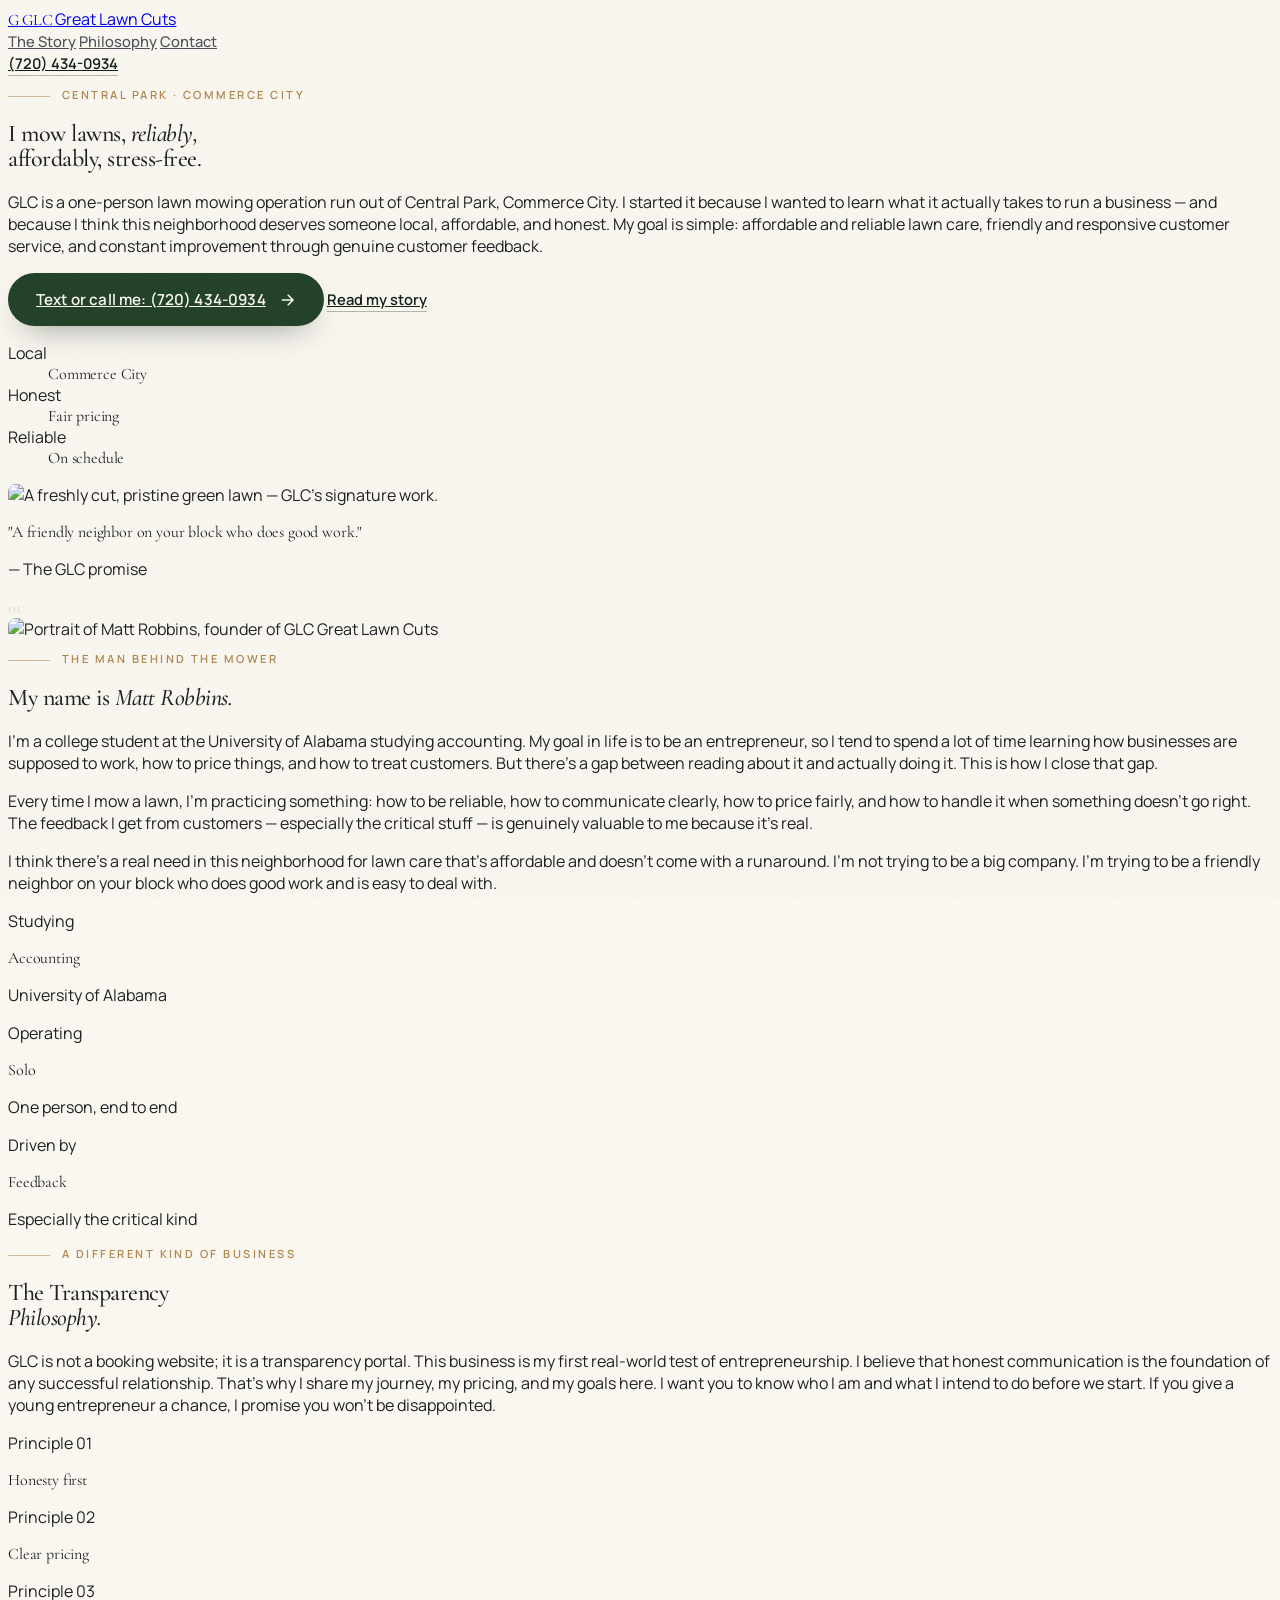
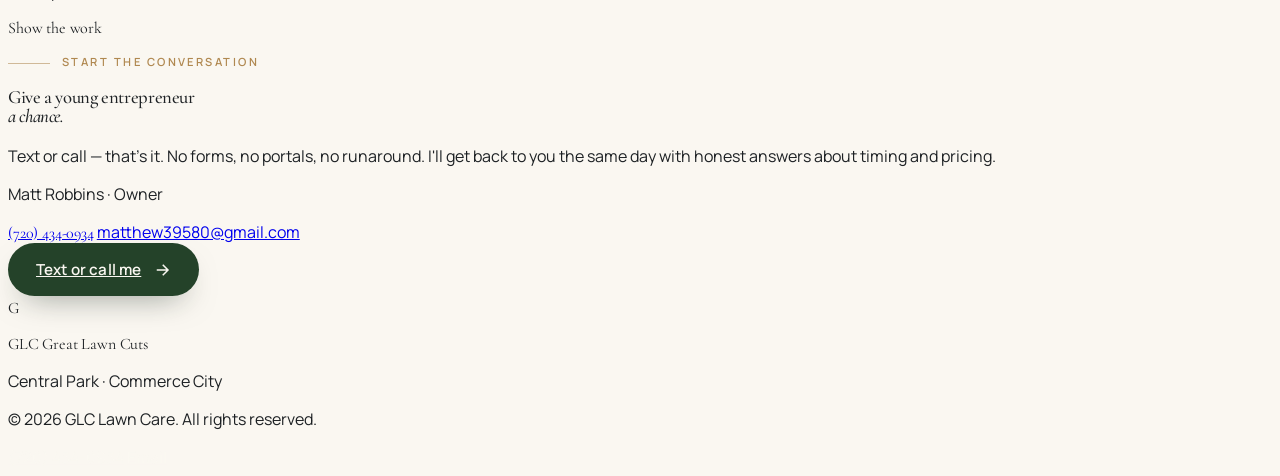
==== frontend/public/glc-redesigned.html @ 07c10041 "auto-commit for 9e67e351-947f-4bdc-b0c9-ea9f209ac72a" ====
<!DOCTYPE html>
<html lang="en">
<head>
<meta charset="UTF-8" />
<meta name="viewport" content="width=device-width, initial-scale=1.0" />
<meta name="description" content="GLC Great Lawn Cuts — Reliable, affordable, stress-free lawn mowing in Central Park, Commerce City. A transparency-first local business by Matt Robbins." />
<title>GLC Great Lawn Cuts — Reliable Lawn Care, Honestly Done</title>

<link rel="preconnect" href="https://fonts.googleapis.com">
<link rel="preconnect" href="https://fonts.gstatic.com" crossorigin>
<link href="https://fonts.googleapis.com/css2?family=Cormorant+Garamond:ital,wght@0,400;0,500;0,600;0,700;1,400;1,500&family=Manrope:wght@300;400;500;600;700&display=swap" rel="stylesheet">

<script src="https://cdn.tailwindcss.com"></script>
<script>
  tailwind.config = {
    theme: {
      extend: {
        fontFamily: {
          serif: ['"Cormorant Garamond"', 'Georgia', 'serif'],
          sans: ['Manrope', 'system-ui', 'sans-serif'],
        },
        colors: {
          forest:  { 50:'#f1f6f1', 100:'#dde8de', 200:'#b9d0bb', 300:'#8eb191', 400:'#5e8c63', 500:'#3f6e45', 600:'#2f5535', 700:'#244229', 800:'#1c3320', 900:'#13231a' },
          sand:    { 50:'#faf7f1', 100:'#f3ecdc', 200:'#e6d8b9', 300:'#d6bf8e', 400:'#c4a26a', 500:'#b08850', 600:'#947044', 700:'#765939', 800:'#5d4730', 900:'#3e2f20' },
          slate2:  { 600:'#3a4044', 700:'#2b3033', 800:'#1d2124', 900:'#121518' },
        },
        boxShadow: {
          soft: '0 10px 40px -12px rgba(20, 35, 25, 0.18)',
          card: '0 24px 60px -28px rgba(20, 35, 25, 0.35)',
        },
      },
    },
  };
</script>

<style>
  :root{
    --bg: #faf7f1;
    --ink: #1d2124;
    --ink-soft: #4a5258;
    --line: rgba(28,51,32,0.10);
    --forest: #244229;
    --forest-deep: #13231a;
    --gold: #b08850;
  }
  html { scroll-behavior: smooth; }
  body {
    font-family: 'Manrope', system-ui, sans-serif;
    color: var(--ink);
    background: var(--bg);
    -webkit-font-smoothing: antialiased;
    text-rendering: optimizeLegibility;
  }
  .serif { font-family: 'Cormorant Garamond', Georgia, serif; letter-spacing: -0.01em; }
  .display { font-family: 'Cormorant Garamond', Georgia, serif; letter-spacing: -0.02em; line-height: 1.02; font-weight: 500; }
  .eyebrow {
    font-family: 'Manrope', sans-serif;
    font-size: 0.7rem;
    font-weight: 600;
    letter-spacing: 0.22em;
    text-transform: uppercase;
    color: var(--gold);
  }
  .rule { display:inline-block; width:42px; height:1px; background: currentColor; vertical-align: middle; margin-right: .75rem; opacity:.55; }

  /* Subtle paper grain for premium feel */
  .grain::before {
    content:""; position:absolute; inset:0; pointer-events:none; opacity:.04; mix-blend-mode:multiply;
    background-image: url("data:image/svg+xml;utf8,<svg xmlns='http://www.w3.org/2000/svg' width='160' height='160'><filter id='n'><feTurbulence type='fractalNoise' baseFrequency='0.9' numOctaves='2' stitchTiles='stitch'/></filter><rect width='100%' height='100%' filter='url(%23n)' opacity='0.6'/></svg>");
  }

  /* Premium button */
  .btn-primary {
    display: inline-flex; align-items: center; gap: .75rem;
    background: var(--forest); color: #faf7f1;
    padding: 1rem 1.75rem; border-radius: 999px;
    font-weight: 600; font-size: 0.95rem; letter-spacing: 0.01em;
    box-shadow: 0 14px 32px -16px rgba(19,35,26,0.55);
    transition: transform .35s cubic-bezier(.2,.8,.2,1), background-color .25s ease, box-shadow .35s ease;
    will-change: transform;
  }
  .btn-primary:hover { background: var(--forest-deep); transform: translateY(-2px); box-shadow: 0 22px 48px -18px rgba(19,35,26,0.6); }
  .btn-primary .arrow { transition: transform .35s cubic-bezier(.2,.8,.2,1); }
  .btn-primary:hover .arrow { transform: translateX(4px); }
  .btn-ghost {
    display:inline-flex; align-items:center; gap:.6rem;
    color: var(--forest-deep); font-weight:600; font-size:.92rem;
    border-bottom: 1px solid rgba(36,66,41,.35);
    padding-bottom: 2px; transition: border-color .25s ease, color .25s ease;
  }
  .btn-ghost:hover { border-color: var(--forest-deep); color: #000; }

  /* Reveal-on-scroll */
  .reveal { opacity: 0; transform: translateY(18px); transition: opacity .9s cubic-bezier(.2,.8,.2,1), transform .9s cubic-bezier(.2,.8,.2,1); }
  .reveal.visible { opacity: 1; transform: none; }

  /* Hero image frame */
  .frame {
    position: relative; border-radius: 8px; overflow: hidden;
    box-shadow: 0 30px 80px -32px rgba(19,35,26,.45), 0 8px 24px -16px rgba(19,35,26,.3);
  }
  .frame img { width:100%; height:100%; object-fit: cover; display:block; transition: transform 1.4s cubic-bezier(.2,.8,.2,1); }
  .frame:hover img { transform: scale(1.03); }

  /* Decorative number */
  .numeral { font-family: 'Cormorant Garamond', serif; color: rgba(36,66,41,.14); font-weight: 500; line-height: 1; }

  /* Header */
  .nav-link { color: var(--ink-soft); font-weight: 500; font-size: .92rem; transition: color .2s ease; }
  .nav-link:hover { color: var(--forest-deep); }

  /* Footer */
  .footer-link { color: rgba(250,247,241,.78); transition: color .2s ease; }
  .footer-link:hover { color: #fff; }

  /* Accessibility — focus rings */
  a:focus-visible, button:focus-visible {
    outline: 2px solid var(--gold);
    outline-offset: 3px;
    border-radius: 4px;
  }

  /* Hero decorative leaf */
  .leaf {
    position:absolute; pointer-events:none; opacity:.08; color: var(--forest-deep);
  }
</style>
</head>
<body class="antialiased">

<!-- ============ NAV ============ -->
<header class="absolute top-0 left-0 right-0 z-40">
  <div class="max-w-7xl mx-auto px-6 md:px-10 lg:px-14 py-7 flex items-center justify-between">
    <a href="#top" class="flex items-center gap-3 group" data-testid="nav-logo">
      <span class="inline-flex h-10 w-10 items-center justify-center rounded-full bg-forest-700 text-sand-50 serif text-xl">G</span>
      <span class="flex flex-col leading-tight">
        <span class="serif text-xl text-forest-800">GLC</span>
        <span class="text-[0.65rem] tracking-[0.25em] uppercase text-slate2-600">Great Lawn Cuts</span>
      </span>
    </a>
    <nav class="hidden md:flex items-center gap-10" aria-label="Primary">
      <a href="#story" class="nav-link" data-testid="nav-story">The Story</a>
      <a href="#philosophy" class="nav-link" data-testid="nav-philosophy">Philosophy</a>
      <a href="#contact" class="nav-link" data-testid="nav-contact">Contact</a>
    </nav>
    <a href="tel:720-434-0934" class="hidden md:inline-flex btn-ghost" data-testid="nav-cta">
      (720) 434-0934
    </a>
  </div>
</header>

<!-- ============ HERO ============ -->
<section id="top" class="relative overflow-hidden grain" aria-label="Hero">
  <div class="absolute inset-0 -z-10" aria-hidden="true">
    <div class="absolute inset-0 bg-gradient-to-b from-sand-50 via-sand-50 to-sand-100"></div>
    <div class="absolute -top-32 -right-32 h-[520px] w-[520px] rounded-full bg-forest-100/60 blur-3xl"></div>
    <div class="absolute top-1/3 -left-24 h-[380px] w-[380px] rounded-full bg-sand-200/70 blur-3xl"></div>
  </div>

  <div class="max-w-7xl mx-auto px-6 md:px-10 lg:px-14 pt-40 md:pt-44 pb-24 md:pb-32 grid lg:grid-cols-12 gap-10 lg:gap-16 items-center">
    <div class="lg:col-span-7 reveal">
      <p class="eyebrow mb-6"><span class="rule"></span>Central Park · Commerce City</p>
      <h1 class="display text-[2.6rem] sm:text-[3.4rem] md:text-[4.2rem] lg:text-[5rem] text-forest-900">
        I mow lawns, <em class="italic font-normal text-forest-700">reliably,</em><br/>
        affordably, stress-free.
      </h1>
      <p class="mt-8 max-w-xl text-[1.05rem] md:text-[1.12rem] leading-[1.75] text-slate2-700">
        GLC is a one-person lawn mowing operation run out of Central Park, Commerce City. I started it because I wanted to learn what it actually takes to run a business — and because I think this neighborhood deserves someone local, affordable, and honest. My goal is simple: affordable and reliable lawn care, friendly and responsive customer service, and constant improvement through genuine customer feedback.
      </p>
      <div class="mt-10 flex flex-wrap items-center gap-6">
        <a href="tel:720-434-0934" class="btn-primary" aria-label="Text or call Matt at (720) 434-0934" data-testid="hero-cta-call">
          Text or call me: (720) 434-0934
          <svg class="arrow" width="18" height="18" viewBox="0 0 24 24" fill="none" stroke="currentColor" stroke-width="2" aria-hidden="true"><path d="M5 12h14M13 5l7 7-7 7"/></svg>
        </a>
        <a href="#story" class="btn-ghost" data-testid="hero-cta-story">Read my story</a>
      </div>

      <dl class="mt-14 grid grid-cols-3 gap-6 max-w-lg">
        <div>
          <dt class="text-[0.7rem] tracking-[0.18em] uppercase text-slate2-600">Local</dt>
          <dd class="serif text-2xl md:text-3xl text-forest-800 mt-1">Commerce City</dd>
        </div>
        <div>
          <dt class="text-[0.7rem] tracking-[0.18em] uppercase text-slate2-600">Honest</dt>
          <dd class="serif text-2xl md:text-3xl text-forest-800 mt-1">Fair pricing</dd>
        </div>
        <div>
          <dt class="text-[0.7rem] tracking-[0.18em] uppercase text-slate2-600">Reliable</dt>
          <dd class="serif text-2xl md:text-3xl text-forest-800 mt-1">On schedule</dd>
        </div>
      </dl>
    </div>

    <div class="lg:col-span-5 reveal">
      <div class="relative">
        <div class="frame aspect-[4/5]">
          <img src="https://static.wixstatic.com/media/1ff751_2602975707fe48abb5a928f8e964628e~mv2.jpeg/v1/fill/w_1100,h_1400,al_c,q_85,enc_auto/1ff751_2602975707fe48abb5a928f8e964628e~mv2.jpeg"
               alt="A freshly cut, pristine green lawn — GLC's signature work." loading="eager" />
        </div>
        <div class="hidden md:block absolute -bottom-8 -left-8 bg-sand-50 border border-forest-100 shadow-card rounded-md px-6 py-5 max-w-[260px]">
          <p class="serif italic text-forest-800 text-lg leading-snug">"A friendly neighbor on your block who does good work."</p>
          <p class="mt-2 text-xs tracking-[0.18em] uppercase text-slate2-600">— The GLC promise</p>
        </div>
      </div>
    </div>
  </div>
</section>

<!-- ============ THE MAN BEHIND THE MOWER ============ -->
<section id="story" class="relative bg-sand-50 py-28 md:py-36" aria-label="The man behind the mower">
  <div class="max-w-7xl mx-auto px-6 md:px-10 lg:px-14">

    <div class="grid lg:grid-cols-12 gap-12 lg:gap-20 items-start">

      <div class="lg:col-span-5 reveal">
        <div class="relative">
          <span class="numeral absolute -top-14 -left-4 text-[10rem] md:text-[13rem] select-none" aria-hidden="true">01</span>
          <div class="frame aspect-[4/5] relative z-10">
            <img src="https://static.wixstatic.com/media/1ff751_a665874d5f694927a6cc5c0a15f62598~mv2.jpeg/v1/fill/w_1100,h_1380,al_c,q_85,enc_auto/1ff751_a665874d5f694927a6cc5c0a15f62598~mv2.jpeg"
                 alt="Portrait of Matt Robbins, founder of GLC Great Lawn Cuts" loading="lazy" />
          </div>
        </div>
      </div>

      <div class="lg:col-span-7 reveal">
        <p class="eyebrow mb-5"><span class="rule"></span>The man behind the mower</p>
        <h2 class="display text-[2.4rem] sm:text-[3rem] md:text-[3.6rem] text-forest-900">
          My name is <em class="italic font-normal text-forest-700">Matt Robbins.</em>
        </h2>

        <div class="mt-8 space-y-6 text-[1.02rem] md:text-[1.08rem] leading-[1.8] text-slate2-700 max-w-2xl">
          <p>
            I'm a college student at the University of Alabama studying accounting. My goal in life is to be an entrepreneur, so I tend to spend a lot of time learning how businesses are supposed to work, how to price things, and how to treat customers. But there's a gap between reading about it and actually doing it. This is how I close that gap.
          </p>
          <p>
            Every time I mow a lawn, I'm practicing something: how to be reliable, how to communicate clearly, how to price fairly, and how to handle it when something doesn't go right. The feedback I get from customers — especially the critical stuff — is genuinely valuable to me because it's real.
          </p>
          <p>
            I think there's a real need in this neighborhood for lawn care that's affordable and doesn't come with a runaround. I'm not trying to be a big company. I'm trying to be a friendly neighbor on your block who does good work and is easy to deal with.
          </p>
        </div>

        <div class="mt-12 grid sm:grid-cols-3 gap-6">
          <div class="rounded-md border border-forest-100 bg-white/70 backdrop-blur px-5 py-5 shadow-soft">
            <p class="text-[0.68rem] tracking-[0.2em] uppercase text-forest-700">Studying</p>
            <p class="serif text-xl text-forest-900 mt-1.5">Accounting</p>
            <p class="text-sm text-slate2-600 mt-1">University of Alabama</p>
          </div>
          <div class="rounded-md border border-forest-100 bg-white/70 backdrop-blur px-5 py-5 shadow-soft">
            <p class="text-[0.68rem] tracking-[0.2em] uppercase text-forest-700">Operating</p>
            <p class="serif text-xl text-forest-900 mt-1.5">Solo</p>
            <p class="text-sm text-slate2-600 mt-1">One person, end to end</p>
          </div>
          <div class="rounded-md border border-forest-100 bg-white/70 backdrop-blur px-5 py-5 shadow-soft">
            <p class="text-[0.68rem] tracking-[0.2em] uppercase text-forest-700">Driven by</p>
            <p class="serif text-xl text-forest-900 mt-1.5">Feedback</p>
            <p class="text-sm text-slate2-600 mt-1">Especially the critical kind</p>
          </div>
        </div>
      </div>

    </div>
  </div>
</section>

<!-- ============ TRANSPARENCY PHILOSOPHY ============ -->
<section id="philosophy" class="relative bg-forest-800 text-sand-50 py-28 md:py-36 overflow-hidden" aria-label="The transparency philosophy">
  <div class="absolute inset-0 grain pointer-events-none" aria-hidden="true"></div>
  <div class="absolute -top-40 -right-40 h-[600px] w-[600px] rounded-full bg-forest-700/60 blur-3xl" aria-hidden="true"></div>

  <div class="relative max-w-5xl mx-auto px-6 md:px-10 lg:px-14 text-center">
    <p class="eyebrow mb-6 text-sand-300"><span class="rule"></span>A different kind of business</p>
    <h2 class="display text-[2.4rem] sm:text-[3.2rem] md:text-[4rem] text-sand-50">
      The Transparency<br/><em class="italic font-normal text-sand-200">Philosophy.</em>
    </h2>

    <p class="mt-10 mx-auto max-w-3xl text-[1.05rem] md:text-[1.15rem] leading-[1.85] text-sand-100/90">
      GLC is not a booking website; it is a transparency portal. This business is my first real-world test of entrepreneurship. I believe that honest communication is the foundation of any successful relationship. That's why I share my journey, my pricing, and my goals here. I want you to know who I am and what I intend to do before we start. If you give a young entrepreneur a chance, I promise you won't be disappointed.
    </p>

    <div class="mt-14 grid sm:grid-cols-3 gap-6 max-w-3xl mx-auto">
      <div class="text-left border-t border-sand-50/15 pt-5">
        <p class="text-[0.68rem] tracking-[0.22em] uppercase text-sand-300">Principle 01</p>
        <p class="serif text-2xl mt-2">Honesty first</p>
      </div>
      <div class="text-left border-t border-sand-50/15 pt-5">
        <p class="text-[0.68rem] tracking-[0.22em] uppercase text-sand-300">Principle 02</p>
        <p class="serif text-2xl mt-2">Clear pricing</p>
      </div>
      <div class="text-left border-t border-sand-50/15 pt-5">
        <p class="text-[0.68rem] tracking-[0.22em] uppercase text-sand-300">Principle 03</p>
        <p class="serif text-2xl mt-2">Show the work</p>
      </div>
    </div>
  </div>
</section>

<!-- ============ CONTACT / FOOTER ============ -->
<section id="contact" class="relative bg-sand-50 py-24 md:py-32" aria-label="Get in touch">
  <div class="max-w-6xl mx-auto px-6 md:px-10 lg:px-14">
    <div class="grid lg:grid-cols-12 gap-10 items-center">
      <div class="lg:col-span-7">
        <p class="eyebrow mb-5"><span class="rule"></span>Start the conversation</p>
        <h3 class="display text-[2.2rem] sm:text-[2.8rem] md:text-[3.4rem] text-forest-900">
          Give a young entrepreneur<br/><em class="italic font-normal text-forest-700">a chance.</em>
        </h3>
        <p class="mt-6 text-slate2-700 leading-[1.8] max-w-xl">
          Text or call — that's it. No forms, no portals, no runaround. I'll get back to you the same day with honest answers about timing and pricing.
        </p>
      </div>
      <div class="lg:col-span-5">
        <div class="rounded-md bg-white border border-forest-100 shadow-card p-8 md:p-9">
          <p class="text-[0.7rem] tracking-[0.22em] uppercase text-forest-700">Matt Robbins · Owner</p>
          <a href="tel:720-434-0934" class="serif block text-3xl md:text-4xl text-forest-900 mt-3 hover:text-forest-700 transition-colors" data-testid="contact-phone">(720) 434-0934</a>
          <a href="mailto:matthew39580@gmail.com" class="block mt-3 text-slate2-700 hover:text-forest-800 transition-colors" data-testid="contact-email">matthew39580@gmail.com</a>
          <div class="mt-7 pt-6 border-t border-forest-100">
            <a href="tel:720-434-0934" class="btn-primary w-full justify-center" data-testid="contact-cta">
              Text or call me
              <svg class="arrow" width="18" height="18" viewBox="0 0 24 24" fill="none" stroke="currentColor" stroke-width="2" aria-hidden="true"><path d="M5 12h14M13 5l7 7-7 7"/></svg>
            </a>
          </div>
        </div>
      </div>
    </div>
  </div>
</section>

<footer class="bg-forest-900 text-sand-100/85 py-12">
  <div class="max-w-7xl mx-auto px-6 md:px-10 lg:px-14 flex flex-col md:flex-row items-center justify-between gap-6">
    <div class="flex items-center gap-3">
      <span class="inline-flex h-9 w-9 items-center justify-center rounded-full bg-sand-50/10 serif text-lg text-sand-50">G</span>
      <div class="leading-tight">
        <p class="serif text-lg text-sand-50">GLC Great Lawn Cuts</p>
        <p class="text-xs tracking-[0.22em] uppercase text-sand-100/60">Central Park · Commerce City</p>
      </div>
    </div>
    <p class="text-sm text-sand-100/70">© 2026 GLC Lawn Care. All rights reserved.</p>
    <div class="flex items-center gap-6">
      <a href="tel:720-434-0934" class="footer-link text-sm" data-testid="footer-phone">(720) 434-0934</a>
      <a href="mailto:matthew39580@gmail.com" class="footer-link text-sm" data-testid="footer-email">Email</a>
    </div>
  </div>
</footer>

<script>
  // Reveal on scroll
  const io = new IntersectionObserver((entries) => {
    entries.forEach((e) => { if (e.isIntersecting) { e.target.classList.add('visible'); io.unobserve(e.target); } });
  }, { threshold: 0.12 });
  document.querySelectorAll('.reveal').forEach((el) => io.observe(el));
</script>
</body>
</html>
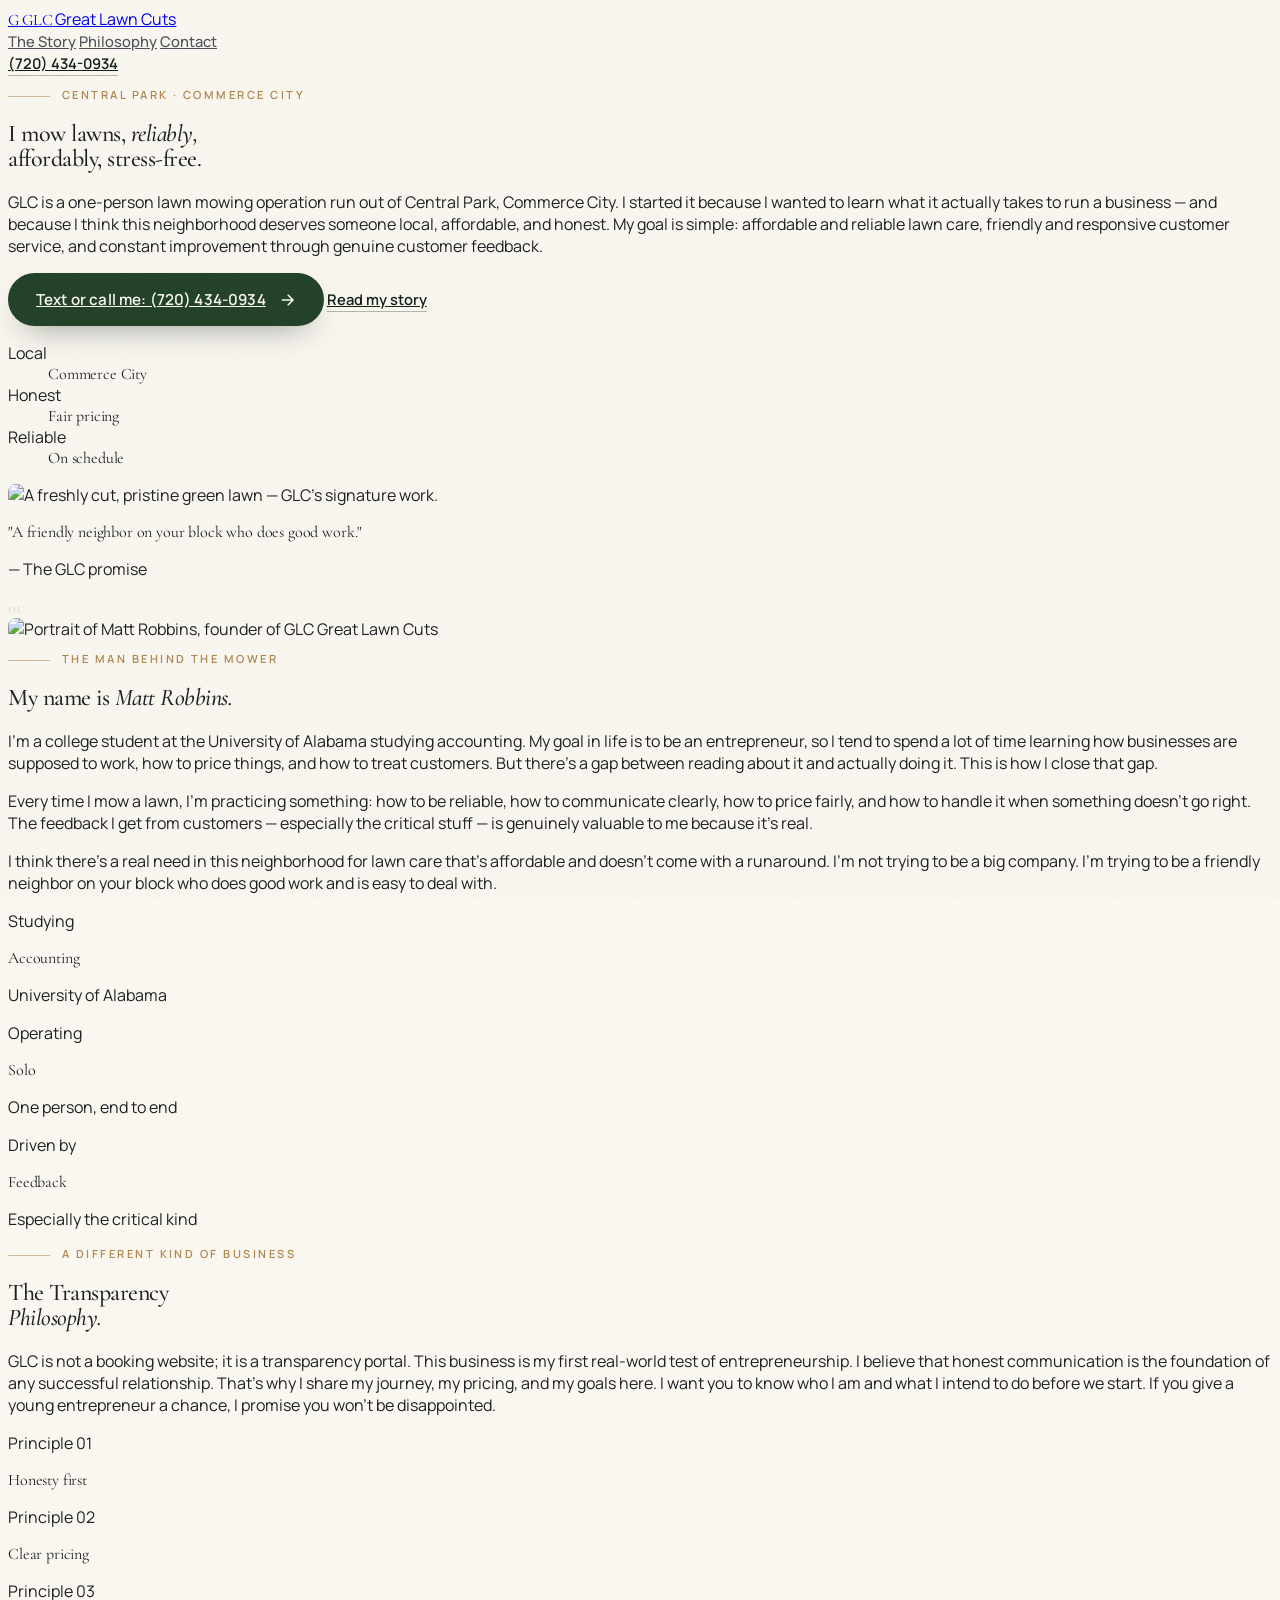
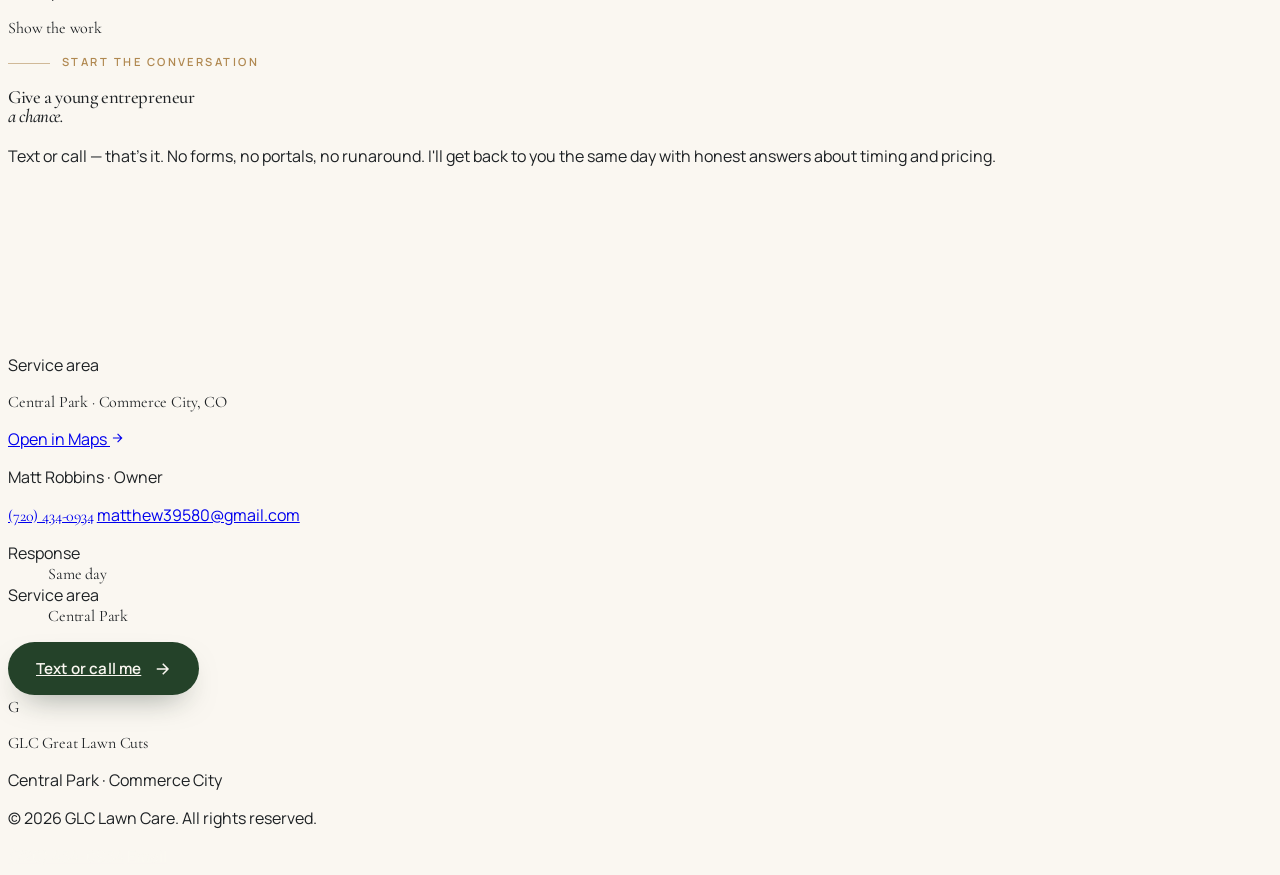
==== commit dc0bc340: "auto-commit for a7092ed8-56a0-447b-8bab-1081c13aaf80" ====
--- a/frontend/public/glc-redesigned.html
+++ b/frontend/public/glc-redesigned.html
@@ -297,23 +297,64 @@
 
 <!-- ============ CONTACT / FOOTER ============ -->
 <section id="contact" class="relative bg-sand-50 py-24 md:py-32" aria-label="Get in touch">
-  <div class="max-w-6xl mx-auto px-6 md:px-10 lg:px-14">
-    <div class="grid lg:grid-cols-12 gap-10 items-center">
-      <div class="lg:col-span-7">
-        <p class="eyebrow mb-5"><span class="rule"></span>Start the conversation</p>
-        <h3 class="display text-[2.2rem] sm:text-[2.8rem] md:text-[3.4rem] text-forest-900">
-          Give a young entrepreneur<br/><em class="italic font-normal text-forest-700">a chance.</em>
-        </h3>
-        <p class="mt-6 text-slate2-700 leading-[1.8] max-w-xl">
-          Text or call — that's it. No forms, no portals, no runaround. I'll get back to you the same day with honest answers about timing and pricing.
-        </p>
-      </div>
-      <div class="lg:col-span-5">
-        <div class="rounded-md bg-white border border-forest-100 shadow-card p-8 md:p-9">
+  <div class="max-w-7xl mx-auto px-6 md:px-10 lg:px-14">
+    <div class="max-w-3xl">
+      <p class="eyebrow mb-5"><span class="rule"></span>Start the conversation</p>
+      <h3 class="display text-[2.2rem] sm:text-[2.8rem] md:text-[3.4rem] text-forest-900">
+        Give a young entrepreneur<br/><em class="italic font-normal text-forest-700">a chance.</em>
+      </h3>
+      <p class="mt-6 text-slate2-700 leading-[1.8] max-w-xl">
+        Text or call — that's it. No forms, no portals, no runaround. I'll get back to you the same day with honest answers about timing and pricing.
+      </p>
+    </div>
+
+    <div class="mt-14 grid lg:grid-cols-12 gap-8 lg:gap-10 items-stretch">
+      <!-- Service-area map -->
+      <div class="lg:col-span-7 reveal">
+        <div class="relative h-full min-h-[360px] md:min-h-[440px] rounded-md overflow-hidden border border-forest-100 shadow-card" data-testid="service-area-map">
+          <iframe
+            title="GLC service area — Central Park, Commerce City, Colorado"
+            src="https://www.google.com/maps?q=Central+Park,+Commerce+City,+CO&t=&z=13&ie=UTF8&iwloc=B&output=embed"
+            loading="lazy"
+            referrerpolicy="no-referrer-when-downgrade"
+            class="absolute inset-0 w-full h-full"
+            style="border:0; filter: saturate(.85) contrast(1.02);"
+            aria-label="Map of GLC service area in Central Park, Commerce City"></iframe>
+          <div class="pointer-events-none absolute bottom-4 left-4 right-4 flex items-end justify-between gap-3">
+            <div class="pointer-events-auto bg-sand-50/95 backdrop-blur border border-forest-100 rounded-md px-4 py-3 shadow-soft">
+              <p class="text-[0.65rem] tracking-[0.22em] uppercase text-forest-700">Service area</p>
+              <p class="serif text-lg text-forest-900 leading-tight mt-0.5">Central Park · Commerce City, CO</p>
+            </div>
+            <a href="https://www.google.com/maps/search/?api=1&query=Central+Park%2C+Commerce+City%2C+CO"
+               target="_blank" rel="noopener noreferrer"
+               class="pointer-events-auto inline-flex items-center gap-2 bg-forest-700 text-sand-50 text-xs font-semibold tracking-wide px-4 py-2.5 rounded-full hover:bg-forest-900 transition-colors"
+               data-testid="map-open-link">
+              Open in Maps
+              <svg width="14" height="14" viewBox="0 0 24 24" fill="none" stroke="currentColor" stroke-width="2" aria-hidden="true"><path d="M5 12h14M13 5l7 7-7 7"/></svg>
+            </a>
+          </div>
+        </div>
+      </div>
+
+      <!-- Contact card -->
+      <div class="lg:col-span-5 reveal">
+        <div class="rounded-md bg-white border border-forest-100 shadow-card p-8 md:p-9 h-full flex flex-col">
           <p class="text-[0.7rem] tracking-[0.22em] uppercase text-forest-700">Matt Robbins · Owner</p>
           <a href="tel:720-434-0934" class="serif block text-3xl md:text-4xl text-forest-900 mt-3 hover:text-forest-700 transition-colors" data-testid="contact-phone">(720) 434-0934</a>
-          <a href="mailto:matthew39580@gmail.com" class="block mt-3 text-slate2-700 hover:text-forest-800 transition-colors" data-testid="contact-email">matthew39580@gmail.com</a>
-          <div class="mt-7 pt-6 border-t border-forest-100">
+          <a href="mailto:matthew39580@gmail.com" class="block mt-3 text-slate2-700 hover:text-forest-800 transition-colors break-all" data-testid="contact-email">matthew39580@gmail.com</a>
+
+          <dl class="mt-6 pt-6 border-t border-forest-100 grid grid-cols-2 gap-4">
+            <div>
+              <dt class="text-[0.62rem] tracking-[0.22em] uppercase text-slate2-600">Response</dt>
+              <dd class="serif text-lg text-forest-900 mt-1">Same day</dd>
+            </div>
+            <div>
+              <dt class="text-[0.62rem] tracking-[0.22em] uppercase text-slate2-600">Service area</dt>
+              <dd class="serif text-lg text-forest-900 mt-1">Central Park</dd>
+            </div>
+          </dl>
+
+          <div class="mt-auto pt-7">
             <a href="tel:720-434-0934" class="btn-primary w-full justify-center" data-testid="contact-cta">
               Text or call me
               <svg class="arrow" width="18" height="18" viewBox="0 0 24 24" fill="none" stroke="currentColor" stroke-width="2" aria-hidden="true"><path d="M5 12h14M13 5l7 7-7 7"/></svg>
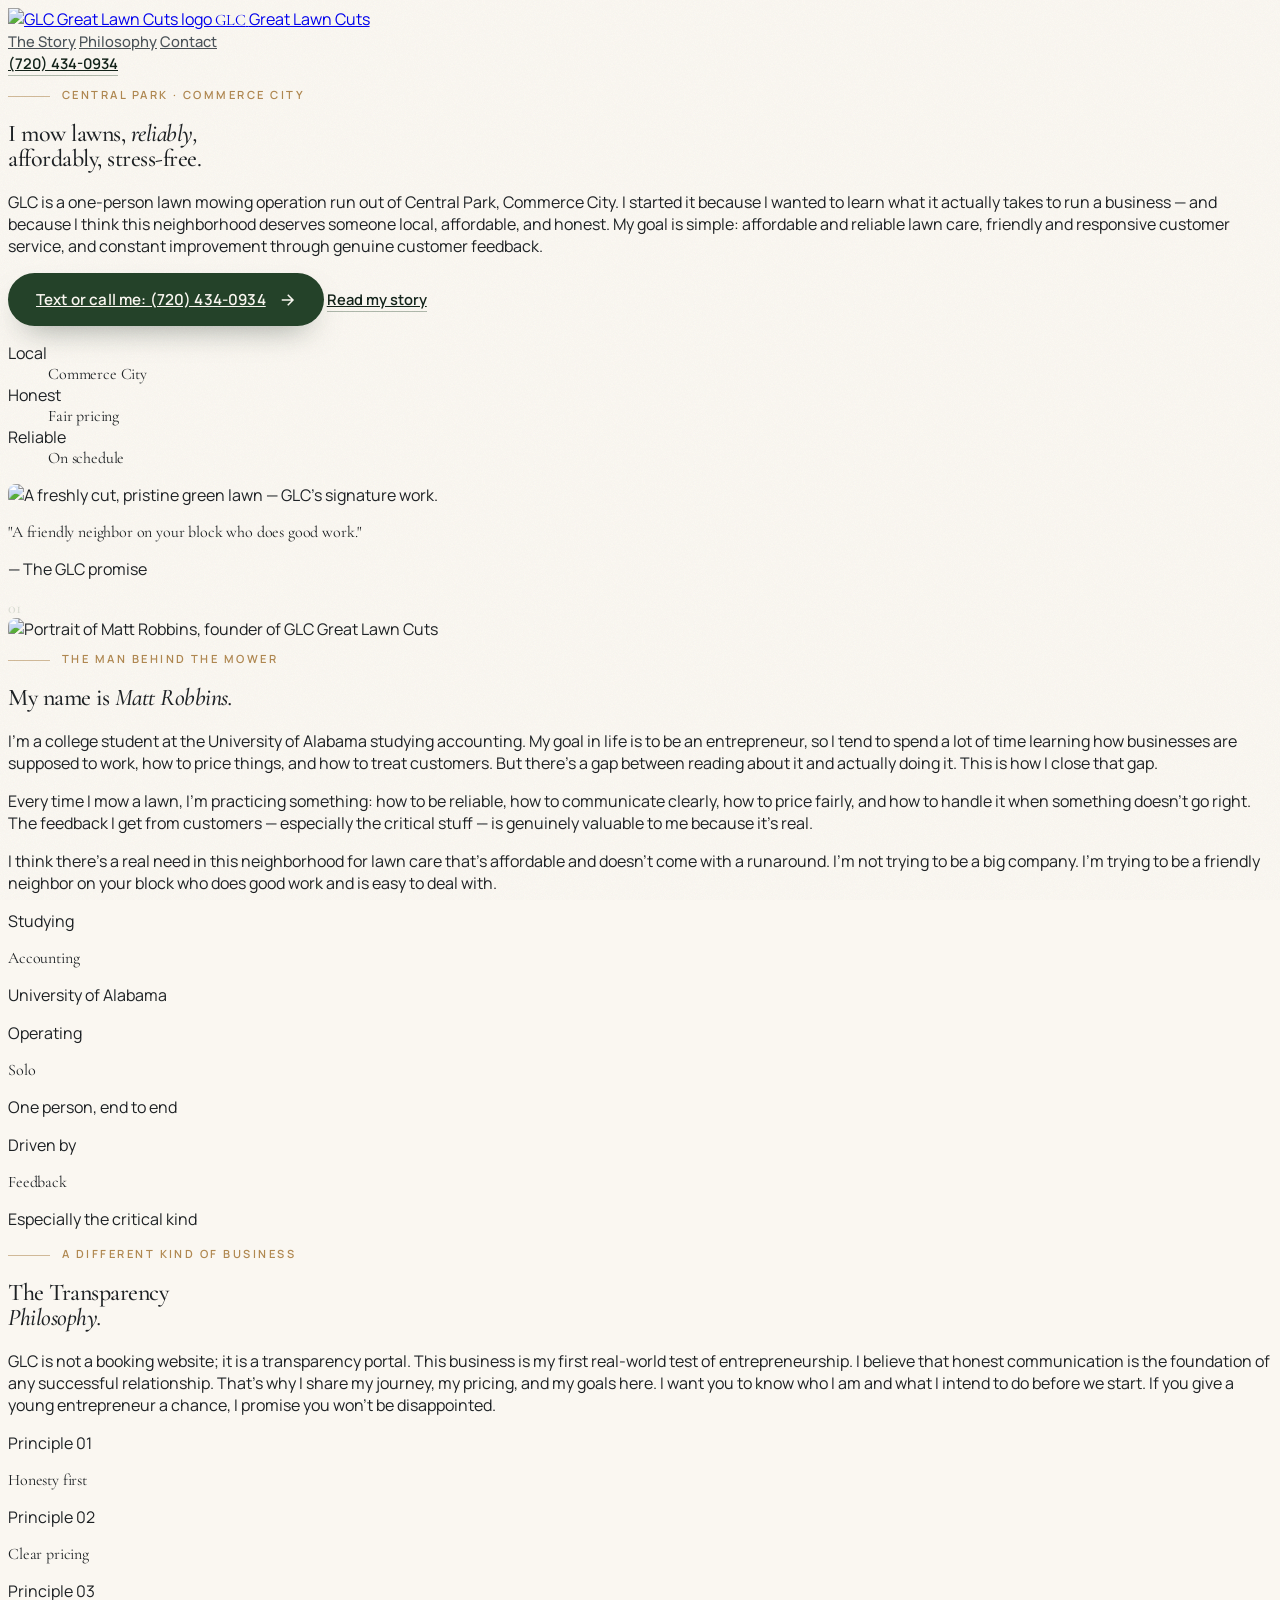
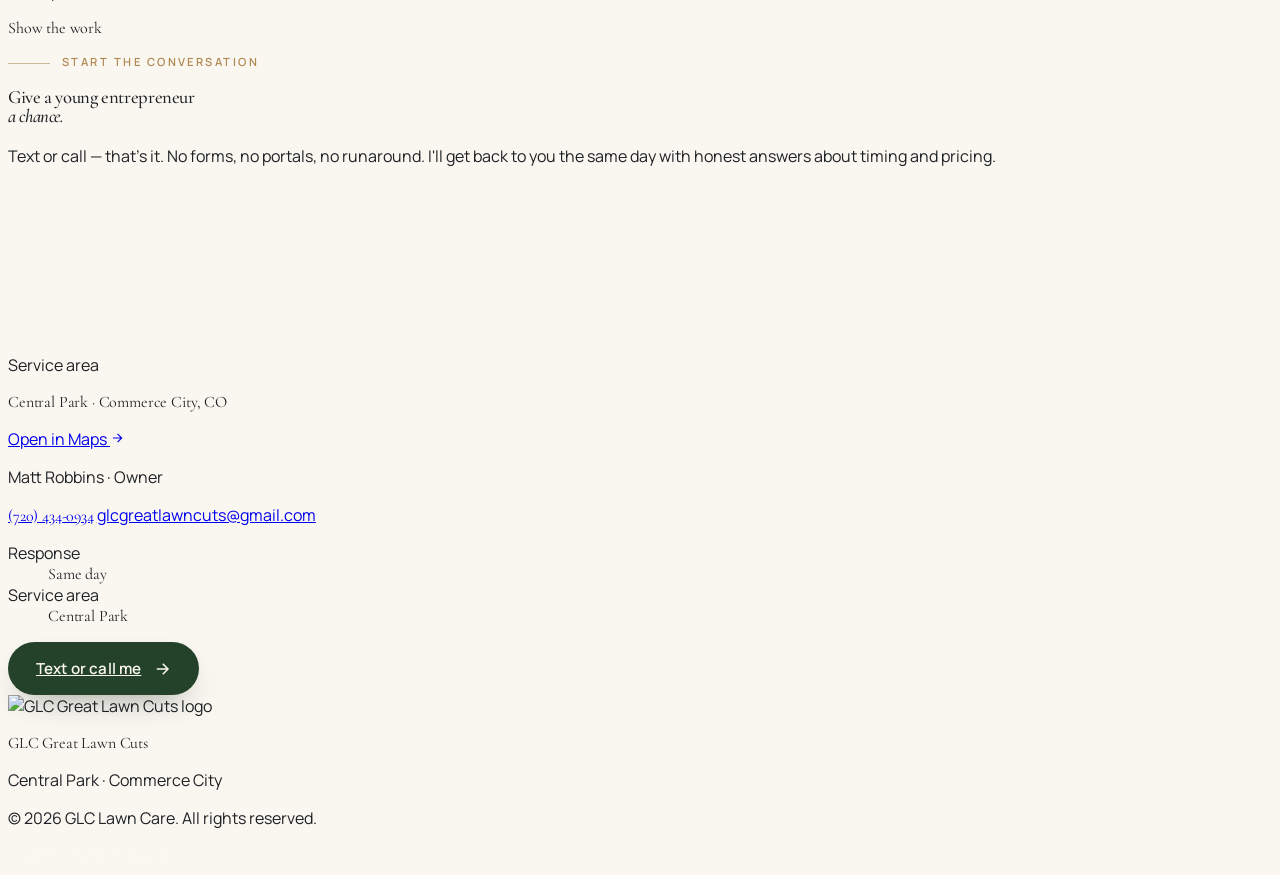
==== commit b253b295: "auto-commit for 30464518-467c-41e4-9dbc-72075666466c" ====
--- a/frontend/public/glc-redesigned.html
+++ b/frontend/public/glc-redesigned.html
@@ -132,7 +132,9 @@
 <header class="absolute top-0 left-0 right-0 z-40">
   <div class="max-w-7xl mx-auto px-6 md:px-10 lg:px-14 py-7 flex items-center justify-between">
     <a href="#top" class="flex items-center gap-3 group" data-testid="nav-logo">
-      <span class="inline-flex h-10 w-10 items-center justify-center rounded-full bg-forest-700 text-sand-50 serif text-xl">G</span>
+      <span class="inline-flex h-12 w-12 items-center justify-center rounded-full bg-white border border-forest-100 overflow-hidden shadow-sm">
+        <img src="https://customer-assets.emergentagent.com/job_glc-premium-redesign/artifacts/fmsli88s_High-quality%20updated%20logo.png" alt="GLC Great Lawn Cuts logo" class="h-10 w-10 object-contain" />
+      </span>
       <span class="flex flex-col leading-tight">
         <span class="serif text-xl text-forest-800">GLC</span>
         <span class="text-[0.65rem] tracking-[0.25em] uppercase text-slate2-600">Great Lawn Cuts</span>
@@ -194,7 +196,7 @@
     <div class="lg:col-span-5 reveal">
       <div class="relative">
         <div class="frame aspect-[4/5]">
-          <img src="https://static.wixstatic.com/media/1ff751_2602975707fe48abb5a928f8e964628e~mv2.jpeg/v1/fill/w_1100,h_1400,al_c,q_85,enc_auto/1ff751_2602975707fe48abb5a928f8e964628e~mv2.jpeg"
+          <img src="https://static.wixstatic.com/media/1ff751_a665874d5f694927a6cc5c0a15f62598~mv2.jpeg/v1/fill/w_1100,h_1400,al_c,q_85,enc_auto/1ff751_a665874d5f694927a6cc5c0a15f62598~mv2.jpeg"
                alt="A freshly cut, pristine green lawn — GLC's signature work." loading="eager" />
         </div>
         <div class="hidden md:block absolute -bottom-8 -left-8 bg-sand-50 border border-forest-100 shadow-card rounded-md px-6 py-5 max-w-[260px]">
@@ -216,7 +218,7 @@
         <div class="relative">
           <span class="numeral absolute -top-14 -left-4 text-[10rem] md:text-[13rem] select-none" aria-hidden="true">01</span>
           <div class="frame aspect-[4/5] relative z-10">
-            <img src="https://static.wixstatic.com/media/1ff751_a665874d5f694927a6cc5c0a15f62598~mv2.jpeg/v1/fill/w_1100,h_1380,al_c,q_85,enc_auto/1ff751_a665874d5f694927a6cc5c0a15f62598~mv2.jpeg"
+            <img src="https://static.wixstatic.com/media/1ff751_2602975707fe48abb5a928f8e964628e~mv2.jpeg/v1/fill/w_1100,h_1380,al_c,q_85,enc_auto/1ff751_2602975707fe48abb5a928f8e964628e~mv2.jpeg"
                  alt="Portrait of Matt Robbins, founder of GLC Great Lawn Cuts" loading="lazy" />
           </div>
         </div>
@@ -341,7 +343,7 @@
         <div class="rounded-md bg-white border border-forest-100 shadow-card p-8 md:p-9 h-full flex flex-col">
           <p class="text-[0.7rem] tracking-[0.22em] uppercase text-forest-700">Matt Robbins · Owner</p>
           <a href="tel:720-434-0934" class="serif block text-3xl md:text-4xl text-forest-900 mt-3 hover:text-forest-700 transition-colors" data-testid="contact-phone">(720) 434-0934</a>
-          <a href="mailto:matthew39580@gmail.com" class="block mt-3 text-slate2-700 hover:text-forest-800 transition-colors break-all" data-testid="contact-email">matthew39580@gmail.com</a>
+          <a href="mailto:glcgreatlawncuts@gmail.com" class="block mt-3 text-slate2-700 hover:text-forest-800 transition-colors break-all" data-testid="contact-email">glcgreatlawncuts@gmail.com</a>
 
           <dl class="mt-6 pt-6 border-t border-forest-100 grid grid-cols-2 gap-4">
             <div>
@@ -369,7 +371,9 @@
 <footer class="bg-forest-900 text-sand-100/85 py-12">
   <div class="max-w-7xl mx-auto px-6 md:px-10 lg:px-14 flex flex-col md:flex-row items-center justify-between gap-6">
     <div class="flex items-center gap-3">
-      <span class="inline-flex h-9 w-9 items-center justify-center rounded-full bg-sand-50/10 serif text-lg text-sand-50">G</span>
+      <span class="inline-flex h-11 w-11 items-center justify-center rounded-full bg-white/95 overflow-hidden">
+        <img src="https://customer-assets.emergentagent.com/job_glc-premium-redesign/artifacts/fmsli88s_High-quality%20updated%20logo.png" alt="GLC Great Lawn Cuts logo" class="h-9 w-9 object-contain" />
+      </span>
       <div class="leading-tight">
         <p class="serif text-lg text-sand-50">GLC Great Lawn Cuts</p>
         <p class="text-xs tracking-[0.22em] uppercase text-sand-100/60">Central Park · Commerce City</p>
@@ -378,7 +382,7 @@
     <p class="text-sm text-sand-100/70">© 2026 GLC Lawn Care. All rights reserved.</p>
     <div class="flex items-center gap-6">
       <a href="tel:720-434-0934" class="footer-link text-sm" data-testid="footer-phone">(720) 434-0934</a>
-      <a href="mailto:matthew39580@gmail.com" class="footer-link text-sm" data-testid="footer-email">Email</a>
+      <a href="mailto:glcgreatlawncuts@gmail.com" class="footer-link text-sm" data-testid="footer-email">Email</a>
     </div>
   </div>
 </footer>
